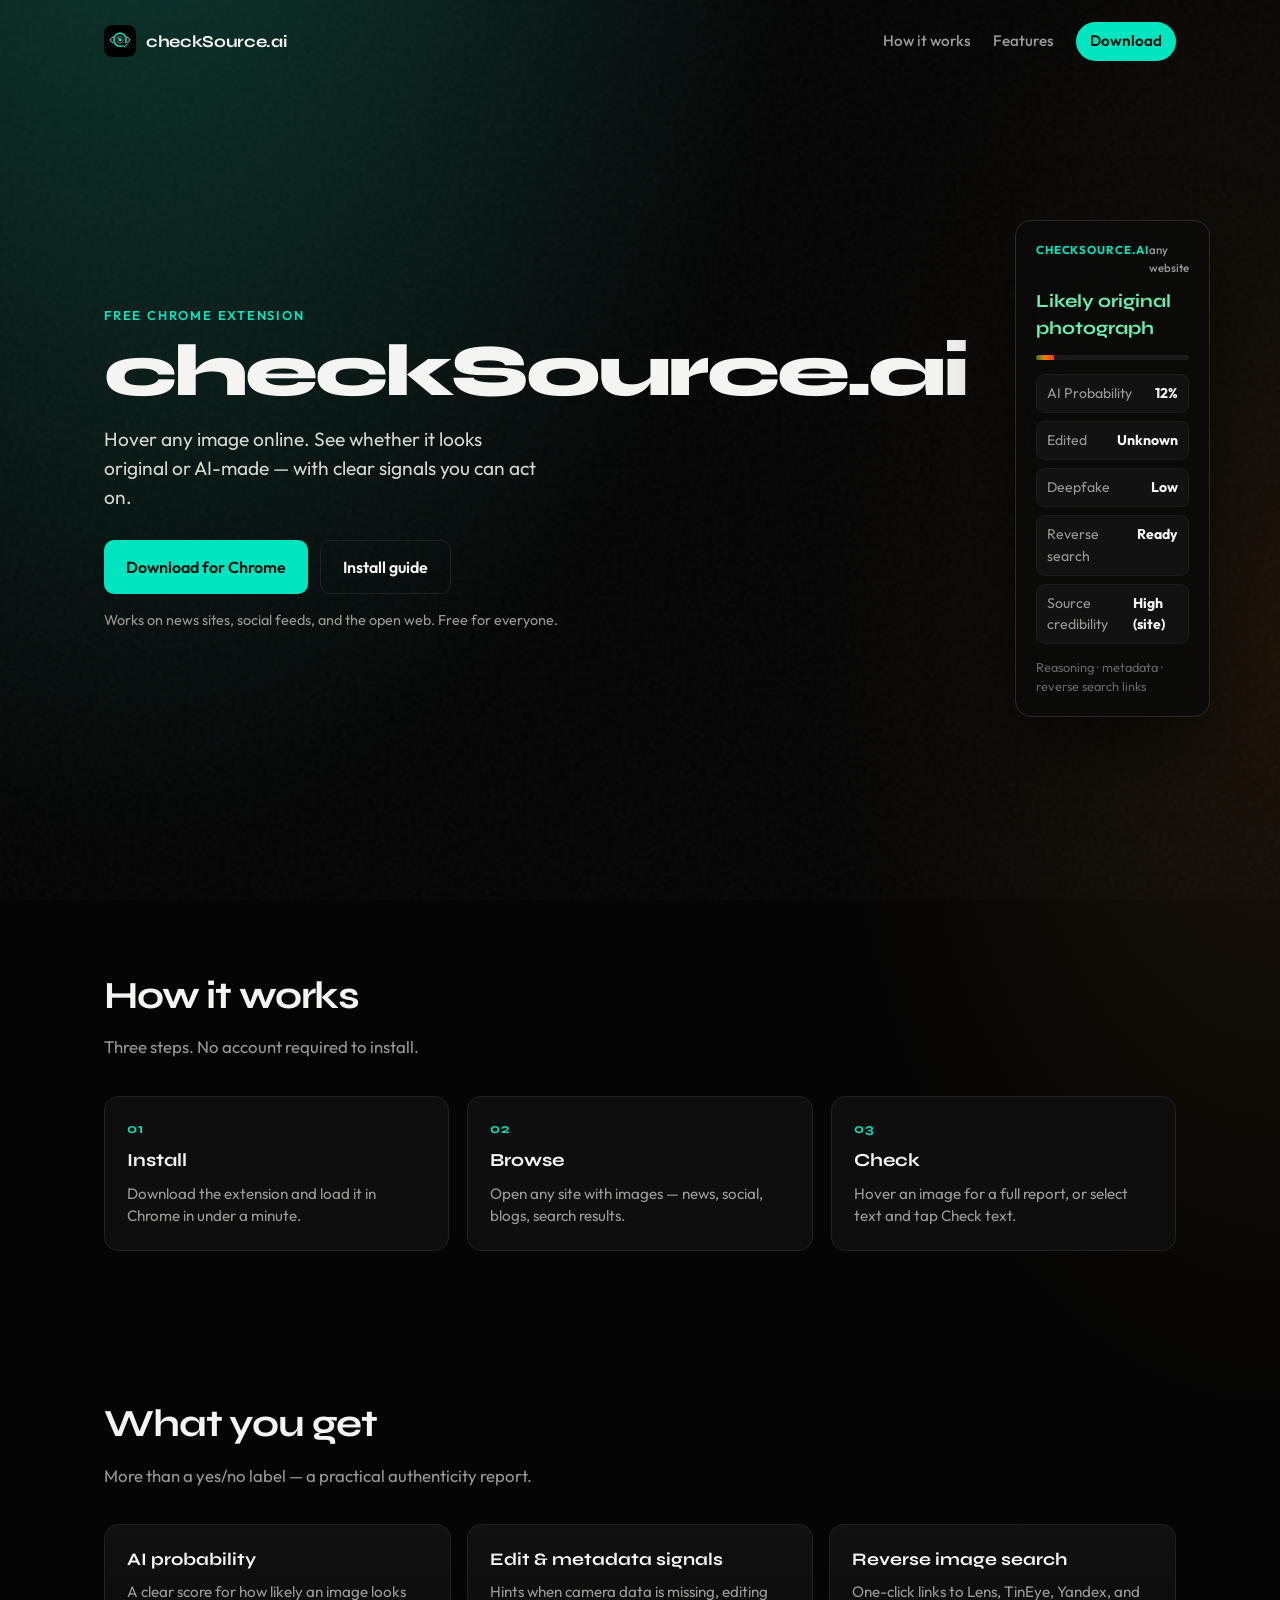
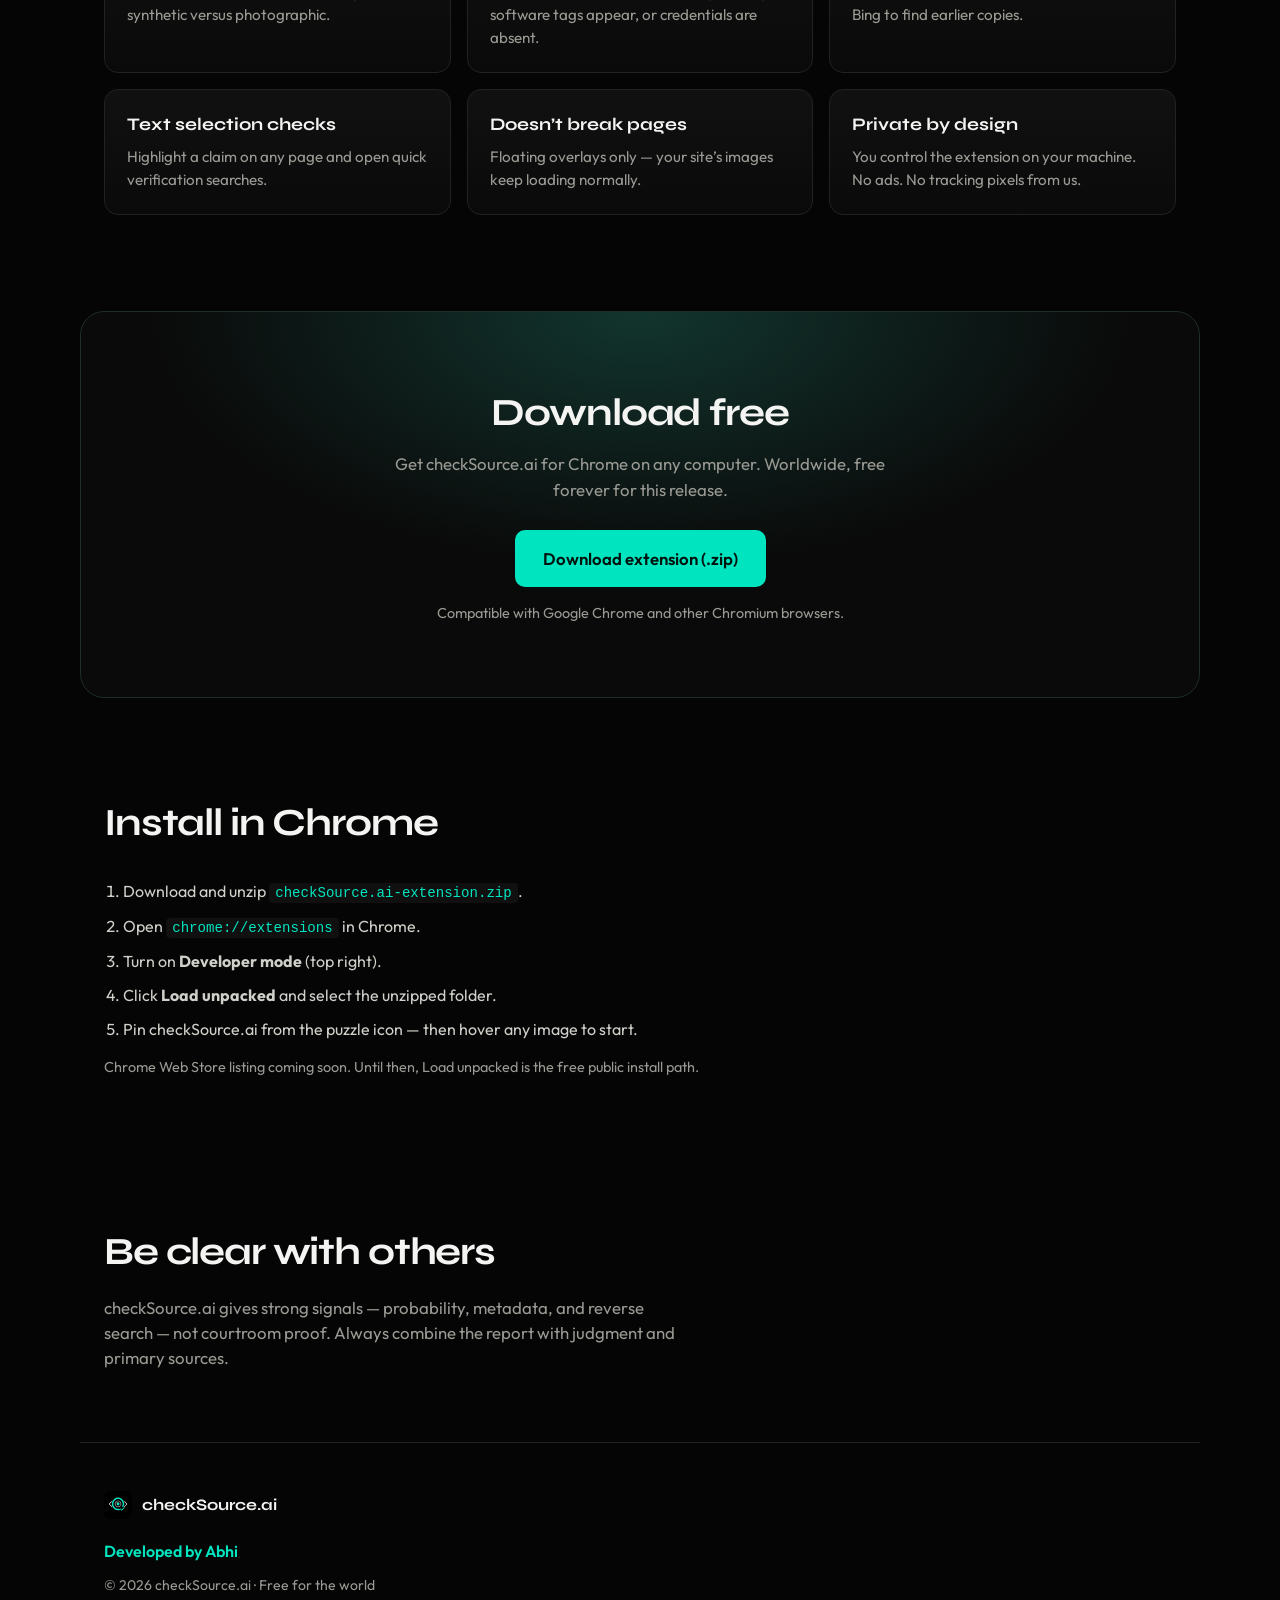
==== website/index.html @ 5772d14f "Initial release: checkSource.ai Chrome extension and website Ship the Manifest V3 authenticity check" ====
<!DOCTYPE html>
<html lang="en">
  <head>
    <meta charset="UTF-8" />
    <meta name="viewport" content="width=device-width, initial-scale=1" />
    <title>checkSource.ai — Know what’s real</title>
    <meta
      name="description"
      content="Free Chrome extension that checks images and text as you browse — AI probability, edits, reverse search, and clear reasoning."
    />
    <link rel="icon" href="assets/icon48.png" type="image/png" />
    <link rel="preconnect" href="https://fonts.googleapis.com" />
    <link rel="preconnect" href="https://fonts.gstatic.com" crossorigin />
    <link
      href="https://fonts.googleapis.com/css2?family=Outfit:wght@400;500;600;700&family=Syne:wght@600;700;800&display=swap"
      rel="stylesheet"
    />
    <link rel="stylesheet" href="styles.css" />
  </head>
  <body>
    <div class="noise" aria-hidden="true"></div>

    <header class="nav">
      <a class="nav-brand" href="#top">
        <img src="assets/icon48.png" alt="" width="32" height="32" />
        <span>checkSource.ai</span>
      </a>
      <nav class="nav-links">
        <a href="#how">How it works</a>
        <a href="#features">Features</a>
        <a href="#download" class="nav-cta">Download</a>
      </nav>
    </header>

    <main id="top">
      <section class="hero">
        <div class="hero-copy">
          <p class="eyebrow">Free Chrome extension</p>
          <h1 class="brand-lockup">checkSource.ai</h1>
          <p class="lede">
            Hover any image online. See whether it looks original or AI-made — with clear signals you can act on.
          </p>
          <div class="cta-row">
            <a class="btn primary" href="download/checkSource.ai-extension.zip" download
              >Download for Chrome</a
            >
            <a class="btn ghost" href="#install">Install guide</a>
          </div>
          <p class="fine">Works on news sites, social feeds, and the open web. Free for everyone.</p>
        </div>
        <div class="hero-visual" aria-hidden="true">
          <div class="mock-card">
            <div class="mock-head">
              <span>checkSource.ai</span>
              <span class="mock-site">any website</span>
            </div>
            <div class="mock-verdict">Likely original photograph</div>
            <div class="mock-meter"><i style="width: 12%"></i></div>
            <ul class="mock-rows">
              <li><span>AI Probability</span><strong>12%</strong></li>
              <li><span>Edited</span><strong>Unknown</strong></li>
              <li><span>Deepfake</span><strong>Low</strong></li>
              <li><span>Reverse search</span><strong>Ready</strong></li>
              <li><span>Source credibility</span><strong>High (site)</strong></li>
            </ul>
            <p class="mock-note">Reasoning · metadata · reverse search links</p>
          </div>
        </div>
      </section>

      <section id="how" class="section">
        <h2>How it works</h2>
        <p class="section-lede">Three steps. No account required to install.</p>
        <ol class="steps">
          <li>
            <strong>Install</strong>
            <span>Download the extension and load it in Chrome in under a minute.</span>
          </li>
          <li>
            <strong>Browse</strong>
            <span>Open any site with images — news, social, blogs, search results.</span>
          </li>
          <li>
            <strong>Check</strong>
            <span>Hover an image for a full report, or select text and tap Check text.</span>
          </li>
        </ol>
      </section>

      <section id="features" class="section">
        <h2>What you get</h2>
        <p class="section-lede">More than a yes/no label — a practical authenticity report.</p>
        <div class="feature-grid">
          <article>
            <h3>AI probability</h3>
            <p>A clear score for how likely an image looks synthetic versus photographic.</p>
          </article>
          <article>
            <h3>Edit &amp; metadata signals</h3>
            <p>Hints when camera data is missing, editing software tags appear, or credentials are absent.</p>
          </article>
          <article>
            <h3>Reverse image search</h3>
            <p>One-click links to Lens, TinEye, Yandex, and Bing to find earlier copies.</p>
          </article>
          <article>
            <h3>Text selection checks</h3>
            <p>Highlight a claim on any page and open quick verification searches.</p>
          </article>
          <article>
            <h3>Doesn’t break pages</h3>
            <p>Floating overlays only — your site’s images keep loading normally.</p>
          </article>
          <article>
            <h3>Private by design</h3>
            <p>You control the extension on your machine. No ads. No tracking pixels from us.</p>
          </article>
        </div>
      </section>

      <section id="download" class="section download">
        <h2>Download free</h2>
        <p class="section-lede">
          Get checkSource.ai for Chrome on any computer. Worldwide, free forever for this release.
        </p>
        <a class="btn primary large" href="download/checkSource.ai-extension.zip" download
          >Download extension (.zip)</a
        >
        <p class="fine">Compatible with Google Chrome and other Chromium browsers.</p>
      </section>

      <section id="install" class="section install">
        <h2>Install in Chrome</h2>
        <ol class="install-steps">
          <li>Download and unzip <code>checkSource.ai-extension.zip</code>.</li>
          <li>Open <code>chrome://extensions</code> in Chrome.</li>
          <li>Turn on <strong>Developer mode</strong> (top right).</li>
          <li>Click <strong>Load unpacked</strong> and select the unzipped folder.</li>
          <li>Pin checkSource.ai from the puzzle icon — then hover any image to start.</li>
        </ol>
        <p class="fine">
          Chrome Web Store listing coming soon. Until then, Load unpacked is the free public install path.
        </p>
      </section>

      <section class="section honesty">
        <h2>Be clear with others</h2>
        <p>
          checkSource.ai gives strong signals — probability, metadata, and reverse search — not courtroom proof.
          Always combine the report with judgment and primary sources.
        </p>
      </section>
    </main>

    <footer class="footer">
      <div class="footer-brand">
        <img src="assets/icon48.png" alt="" width="28" height="28" />
        <span>checkSource.ai</span>
      </div>
      <p class="credit">Developed by Abhi</p>
      <p class="copy">© <span id="y"></span> checkSource.ai · Free for the world</p>
    </footer>

    <script>
      document.getElementById("y").textContent = new Date().getFullYear();
    </script>
  </body>
</html>
---- website/styles.css ----
:root {
  --bg: #050505;
  --ink: #f4f4f2;
  --muted: #9a9a94;
  --accent: #00e5c0;
  --accent-dim: #00b894;
  --panel: #0e0e0e;
  --line: #222;
  --danger: #ff6b6b;
  --ok: #69f0ae;
  --font-display: "Syne", system-ui, sans-serif;
  --font-body: "Outfit", system-ui, sans-serif;
}

* {
  box-sizing: border-box;
}

html {
  scroll-behavior: smooth;
}

body {
  margin: 0;
  min-height: 100vh;
  color: var(--ink);
  font-family: var(--font-body);
  background:
    radial-gradient(120% 80% at 10% -10%, #0d3d34 0%, transparent 45%),
    radial-gradient(90% 60% at 100% 20%, #1a1208 0%, transparent 40%),
    var(--bg);
  line-height: 1.5;
}

.noise {
  pointer-events: none;
  position: fixed;
  inset: 0;
  opacity: 0.04;
  background-image: url("data:image/svg+xml,%3Csvg viewBox='0 0 200 200' xmlns='http://www.w3.org/2000/svg'%3E%3Cfilter id='n'%3E%3CfeTurbulence type='fractalNoise' baseFrequency='0.85' numOctaves='4' stitchTiles='stitch'/%3E%3C/filter%3E%3Crect width='100%25' height='100%25' filter='url(%23n)'/%3E%3C/svg%3E");
  z-index: 0;
}

.nav,
main,
.footer {
  position: relative;
  z-index: 1;
}

.nav {
  display: flex;
  align-items: center;
  justify-content: space-between;
  max-width: 1120px;
  margin: 0 auto;
  padding: 22px 24px;
}

.nav-brand {
  display: flex;
  align-items: center;
  gap: 10px;
  color: var(--ink);
  text-decoration: none;
  font-family: var(--font-display);
  font-weight: 700;
  font-size: 1.05rem;
  letter-spacing: -0.02em;
}

.nav-brand img {
  border-radius: 8px;
}

.nav-links {
  display: flex;
  align-items: center;
  gap: 22px;
}

.nav-links a {
  color: var(--muted);
  text-decoration: none;
  font-size: 0.95rem;
  font-weight: 500;
}

.nav-links a:hover {
  color: var(--ink);
}

.nav-cta {
  color: #00140f !important;
  background: var(--accent);
  padding: 8px 14px;
  border-radius: 999px;
  font-weight: 600 !important;
}

.hero {
  max-width: 1120px;
  margin: 0 auto;
  padding: 48px 24px 88px;
  display: grid;
  grid-template-columns: 1.1fr 0.9fr;
  gap: 48px;
  align-items: center;
  min-height: calc(100vh - 88px);
}

.eyebrow {
  margin: 0 0 12px;
  color: var(--accent);
  font-size: 0.8rem;
  font-weight: 600;
  letter-spacing: 0.14em;
  text-transform: uppercase;
}

.brand-lockup {
  margin: 0;
  font-family: var(--font-display);
  font-size: clamp(2.8rem, 7vw, 4.6rem);
  font-weight: 800;
  letter-spacing: -0.04em;
  line-height: 0.95;
}

.lede {
  margin: 18px 0 0;
  max-width: 34ch;
  font-size: 1.2rem;
  color: #d6d6d0;
}

.cta-row {
  display: flex;
  flex-wrap: wrap;
  gap: 12px;
  margin-top: 28px;
}

.btn {
  display: inline-flex;
  align-items: center;
  justify-content: center;
  padding: 14px 22px;
  border-radius: 10px;
  font-weight: 600;
  font-size: 1rem;
  text-decoration: none;
  transition: transform 0.15s ease, background 0.15s ease;
}

.btn:hover {
  transform: translateY(-1px);
}

.btn.primary {
  background: var(--accent);
  color: #00140f;
}

.btn.primary:hover {
  background: var(--accent-dim);
}

.btn.ghost {
  border: 1px solid var(--line);
  color: var(--ink);
  background: transparent;
}

.btn.large {
  padding: 16px 28px;
  font-size: 1.05rem;
}

.fine {
  margin: 16px 0 0;
  color: var(--muted);
  font-size: 0.9rem;
}

.hero-visual {
  display: flex;
  justify-content: center;
}

.mock-card {
  width: min(100%, 360px);
  padding: 20px;
  border-radius: 16px;
  background: rgba(10, 10, 10, 0.92);
  border: 1px solid #2a2a2a;
  box-shadow: 0 30px 80px rgba(0, 0, 0, 0.55);
  animation: rise 0.8s ease both;
}

@keyframes rise {
  from {
    opacity: 0;
    transform: translateY(16px);
  }
  to {
    opacity: 1;
    transform: translateY(0);
  }
}

.hero-copy {
  animation: rise 0.7s ease both;
}

.mock-head {
  display: flex;
  justify-content: space-between;
  color: var(--accent);
  font-size: 0.72rem;
  font-weight: 700;
  letter-spacing: 0.08em;
  text-transform: uppercase;
}

.mock-site {
  color: var(--muted);
  font-weight: 500;
  letter-spacing: 0;
  text-transform: none;
}

.mock-verdict {
  margin: 12px 0;
  font-family: var(--font-display);
  font-size: 1.15rem;
  font-weight: 700;
  color: var(--ok);
}

.mock-meter {
  height: 5px;
  border-radius: 99px;
  background: #1a1a1a;
  overflow: hidden;
  margin-bottom: 14px;
}

.mock-meter i {
  display: block;
  height: 100%;
  background: linear-gradient(90deg, #2e7d32, #f57c00, #e53935);
}

.mock-rows {
  list-style: none;
  margin: 0;
  padding: 0;
  display: grid;
  gap: 8px;
}

.mock-rows li {
  display: flex;
  justify-content: space-between;
  gap: 12px;
  padding: 8px 10px;
  border-radius: 8px;
  background: #121212;
  border: 1px solid #1c1c1c;
  font-size: 0.88rem;
}

.mock-rows span {
  color: var(--muted);
}

.mock-note {
  margin: 14px 0 0;
  color: #666;
  font-size: 0.8rem;
}

.section {
  max-width: 1120px;
  margin: 0 auto;
  padding: 72px 24px;
}

.section h2 {
  margin: 0;
  font-family: var(--font-display);
  font-size: clamp(1.8rem, 4vw, 2.4rem);
  letter-spacing: -0.03em;
}

.section-lede {
  margin: 10px 0 0;
  color: var(--muted);
  max-width: 46ch;
  font-size: 1.05rem;
}

.steps {
  margin: 36px 0 0;
  padding: 0;
  list-style: none;
  display: grid;
  grid-template-columns: repeat(3, 1fr);
  gap: 18px;
  counter-reset: step;
}

.steps li {
  counter-increment: step;
  padding: 22px;
  border-radius: 14px;
  background: var(--panel);
  border: 1px solid var(--line);
  display: grid;
  gap: 8px;
}

.steps li::before {
  content: "0" counter(step);
  color: var(--accent);
  font-family: var(--font-display);
  font-weight: 700;
  font-size: 0.85rem;
  letter-spacing: 0.08em;
}

.steps strong {
  font-family: var(--font-display);
  font-size: 1.15rem;
}

.steps span {
  color: var(--muted);
  font-size: 0.95rem;
}

.feature-grid {
  margin-top: 36px;
  display: grid;
  grid-template-columns: repeat(3, 1fr);
  gap: 16px;
}

.feature-grid article {
  padding: 22px;
  border-radius: 14px;
  border: 1px solid var(--line);
  background: linear-gradient(180deg, #111 0%, #0a0a0a 100%);
}

.feature-grid h3 {
  margin: 0 0 8px;
  font-family: var(--font-display);
  font-size: 1.1rem;
}

.feature-grid p {
  margin: 0;
  color: var(--muted);
  font-size: 0.95rem;
}

.download {
  text-align: center;
  border-radius: 24px;
  margin: 24px auto;
  background: radial-gradient(80% 120% at 50% 0%, #12352e 0%, #0a0a0a 55%);
  border: 1px solid #1e2e2a;
}

.download .section-lede {
  margin-left: auto;
  margin-right: auto;
}

.download .btn {
  margin-top: 28px;
}

.install-steps {
  margin: 28px 0 0;
  padding-left: 1.2rem;
  color: #d0d0ca;
  max-width: 52ch;
}

.install-steps li {
  margin-bottom: 10px;
}

.install-steps code {
  font-family: ui-monospace, SFMono-Regular, Menlo, monospace;
  font-size: 0.88em;
  color: var(--accent);
  background: #101010;
  padding: 2px 6px;
  border-radius: 4px;
}

.honesty p {
  margin: 14px 0 0;
  max-width: 52ch;
  color: var(--muted);
  font-size: 1.05rem;
}

.footer {
  max-width: 1120px;
  margin: 0 auto;
  padding: 48px 24px 64px;
  border-top: 1px solid var(--line);
  display: grid;
  gap: 8px;
  justify-items: start;
}

.footer-brand {
  display: flex;
  align-items: center;
  gap: 10px;
  font-family: var(--font-display);
  font-weight: 700;
}

.footer-brand img {
  border-radius: 7px;
}

.credit {
  margin: 12px 0 0;
  color: var(--accent);
  font-weight: 600;
  font-size: 1rem;
}

.copy {
  margin: 4px 0 0;
  color: var(--muted);
  font-size: 0.88rem;
}

@media (max-width: 900px) {
  .hero {
    grid-template-columns: 1fr;
    min-height: auto;
    padding-top: 28px;
  }

  .steps,
  .feature-grid {
    grid-template-columns: 1fr;
  }

  .nav-links a:not(.nav-cta) {
    display: none;
  }
}
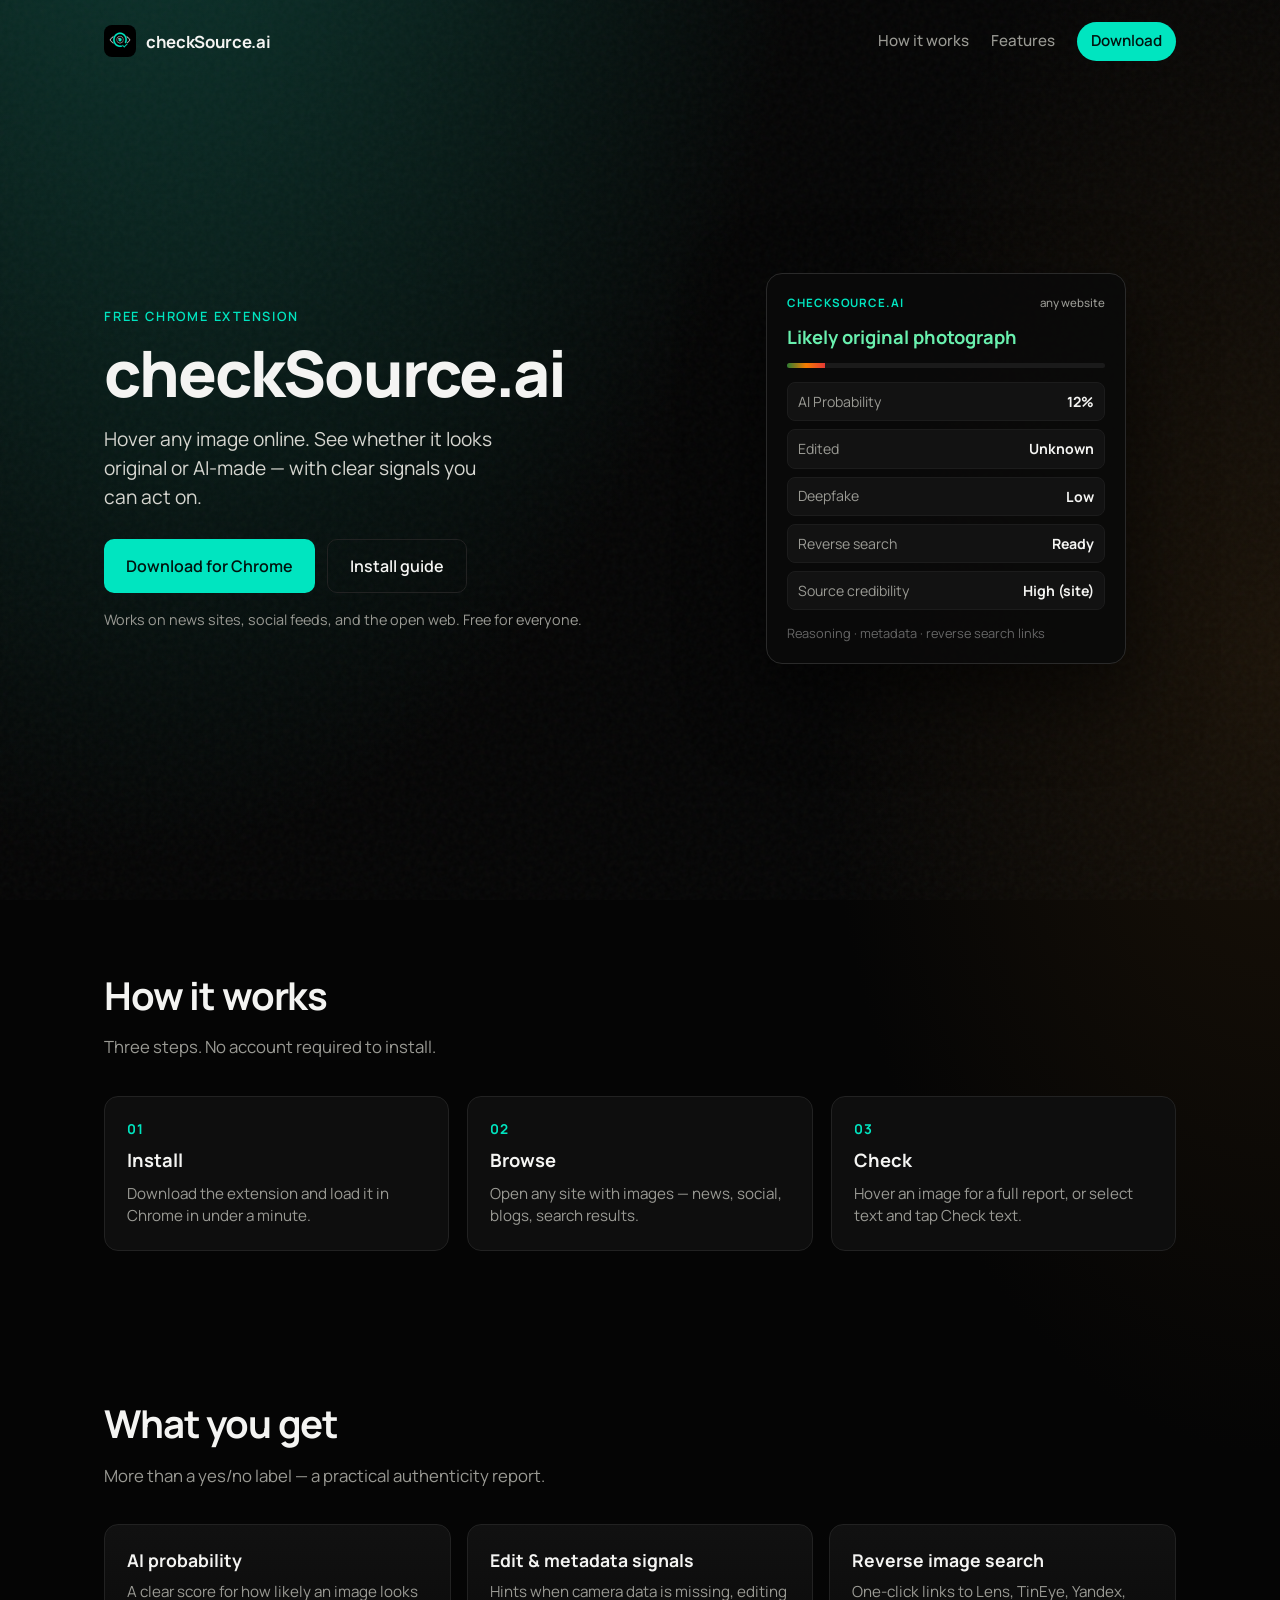
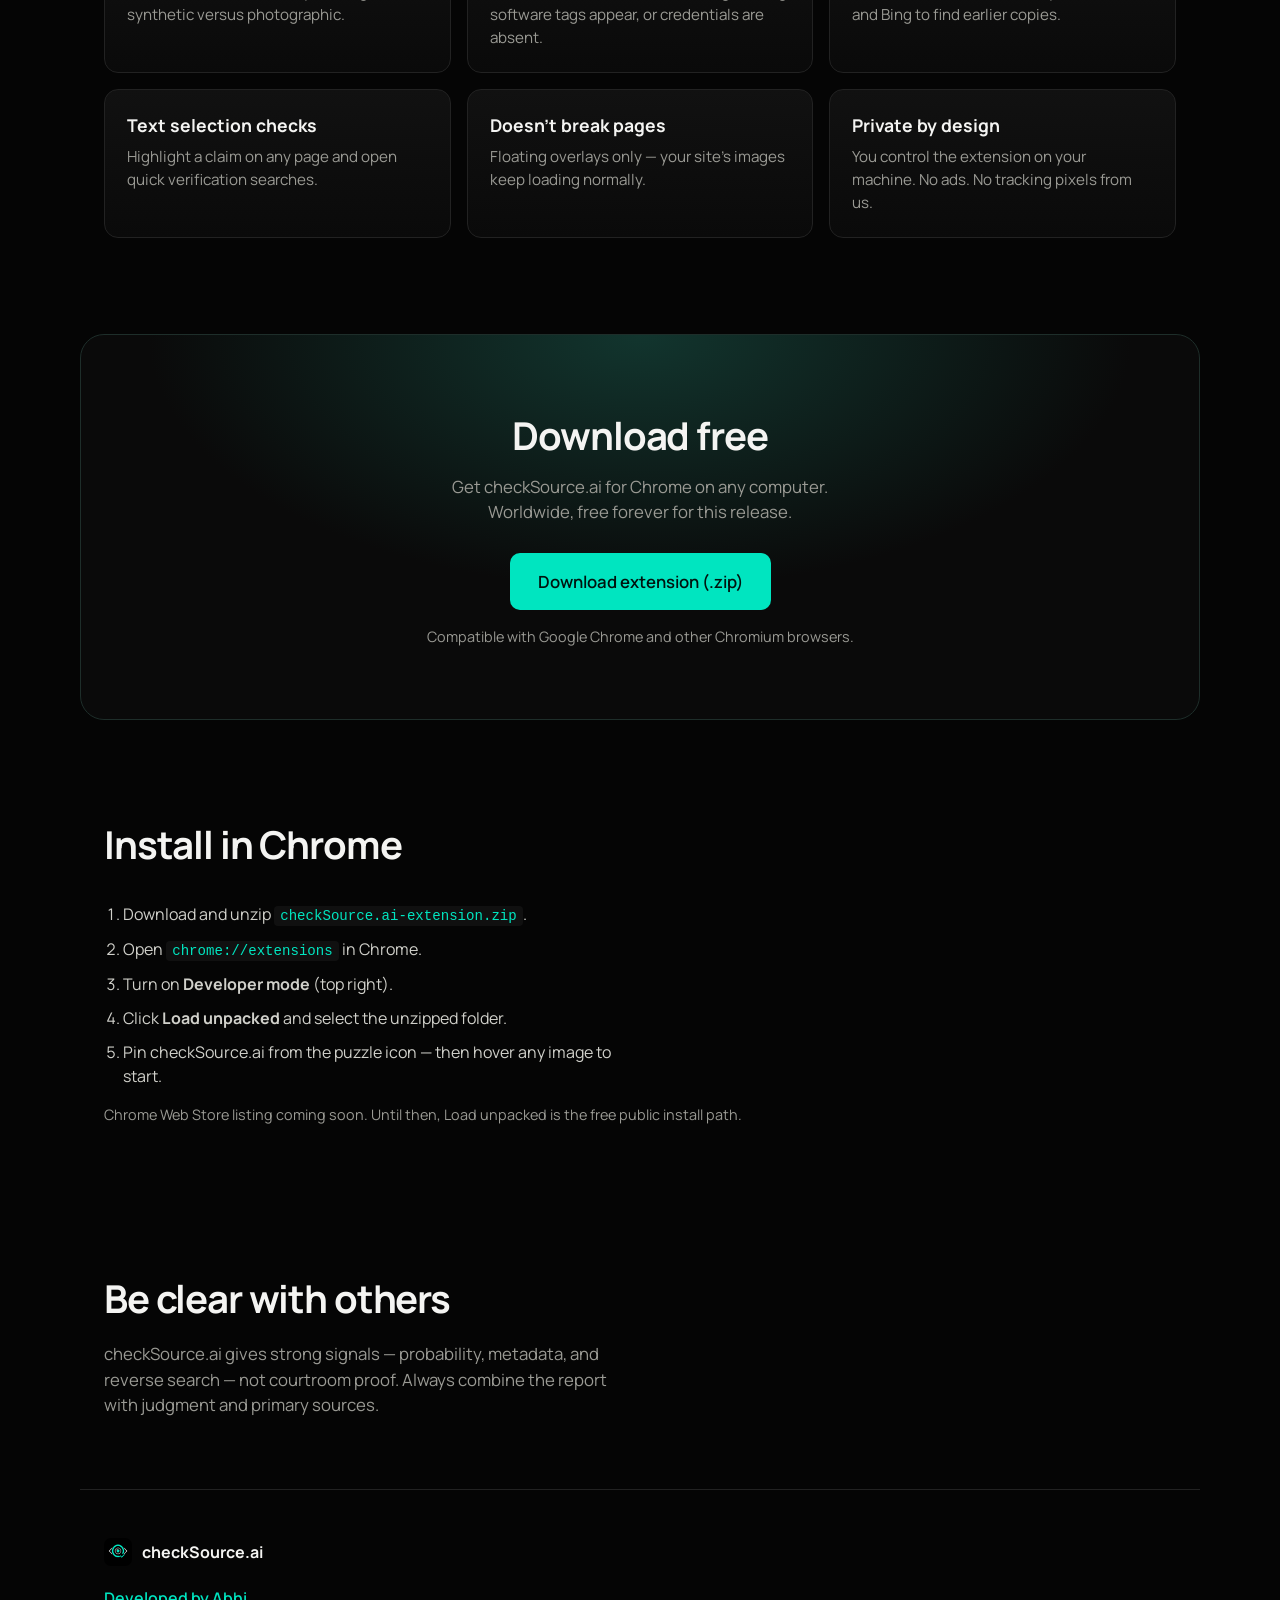
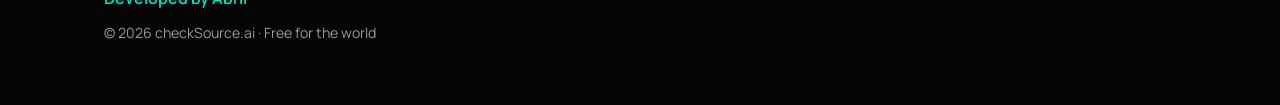
==== commit 65d0ebe6: "Use Manrope for clearer website typography Replace the squat Syne display face with Manrope so the b" ====
--- a/website/index.html
+++ b/website/index.html
@@ -12,7 +12,7 @@
     <link rel="preconnect" href="https://fonts.googleapis.com" />
     <link rel="preconnect" href="https://fonts.gstatic.com" crossorigin />
     <link
-      href="https://fonts.googleapis.com/css2?family=Outfit:wght@400;500;600;700&family=Syne:wght@600;700;800&display=swap"
+      href="https://fonts.googleapis.com/css2?family=Manrope:wght@400;500;600;700;800&display=swap"
       rel="stylesheet"
     />
     <link rel="stylesheet" href="styles.css" />
--- a/website/styles.css
+++ b/website/styles.css
@@ -8,8 +8,8 @@
   --line: #222;
   --danger: #ff6b6b;
   --ok: #69f0ae;
-  --font-display: "Syne", system-ui, sans-serif;
-  --font-body: "Outfit", system-ui, sans-serif;
+  --font-display: "Manrope", system-ui, sans-serif;
+  --font-body: "Manrope", system-ui, sans-serif;
 }
 
 * {
@@ -121,10 +121,10 @@
 .brand-lockup {
   margin: 0;
   font-family: var(--font-display);
-  font-size: clamp(2.8rem, 7vw, 4.6rem);
+  font-size: clamp(2.6rem, 6vw, 4rem);
   font-weight: 800;
-  letter-spacing: -0.04em;
-  line-height: 0.95;
+  letter-spacing: -0.03em;
+  line-height: 1.08;
 }
 
 .lede {
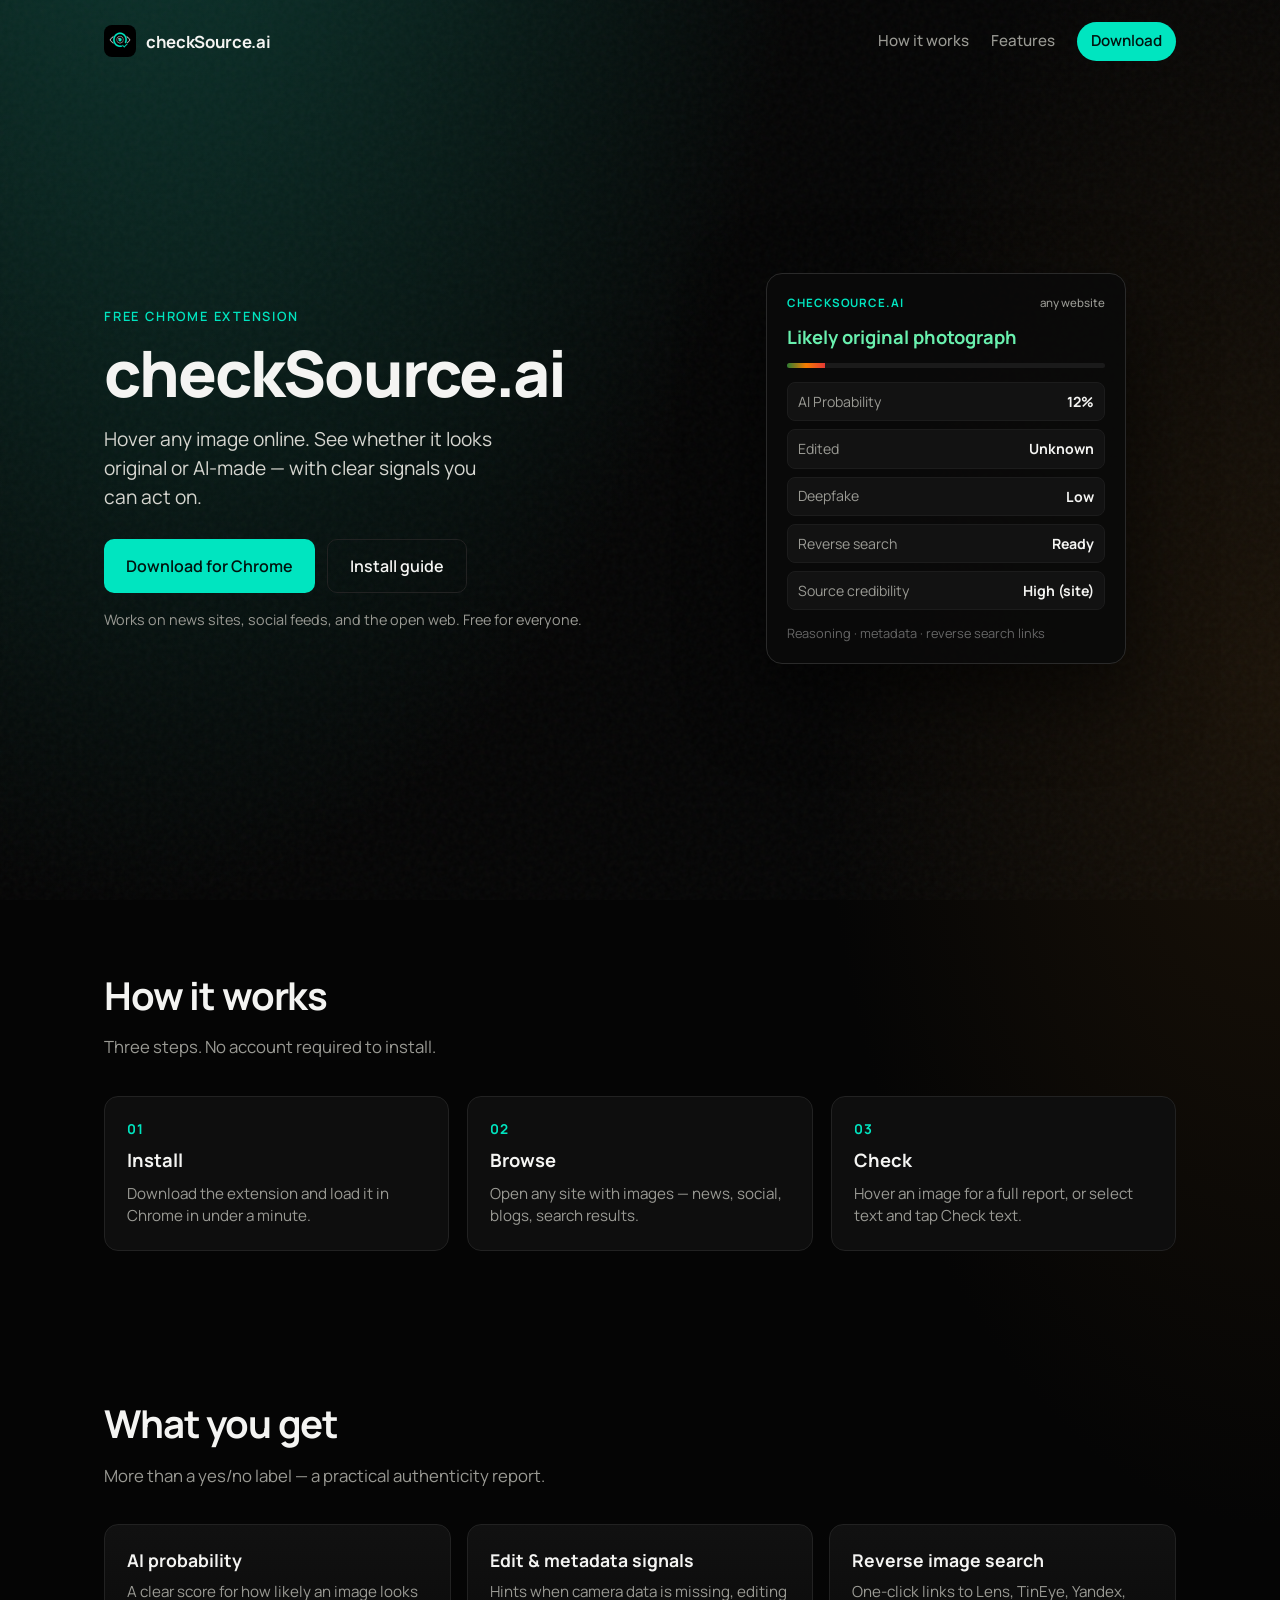
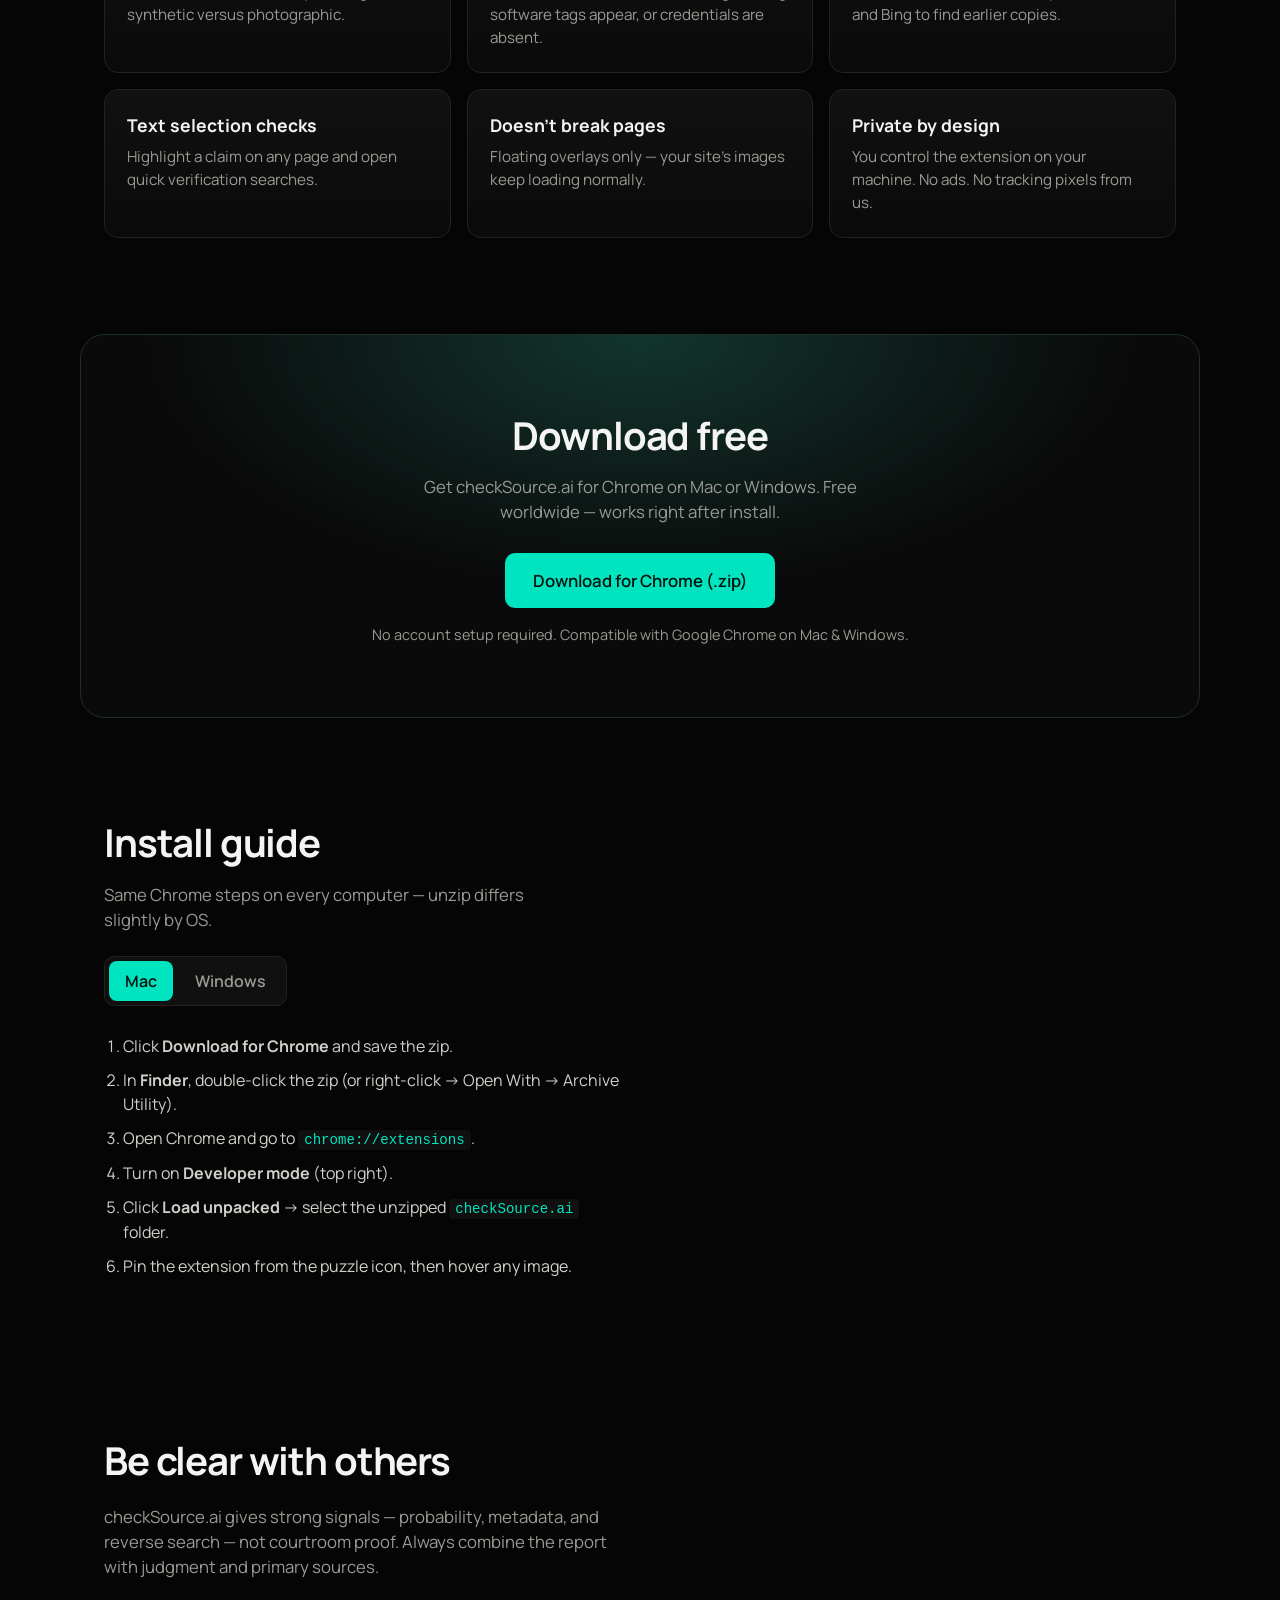
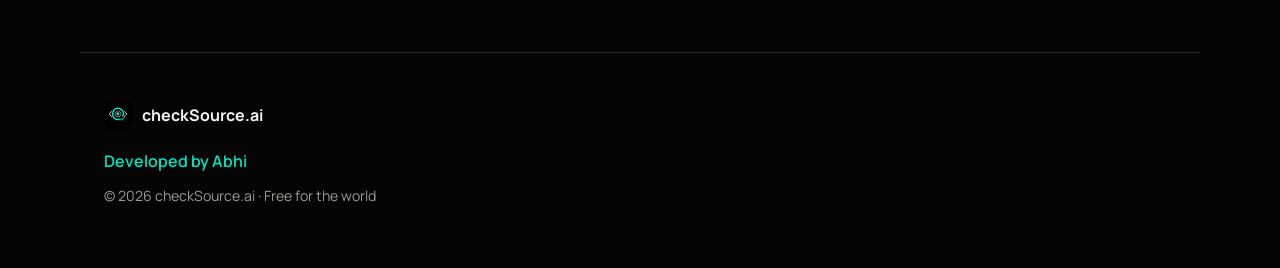
==== commit 972c47d9: "Ship cloud analysis by default with Mac/Windows install onboarding Route classify through a Vercel A" ====
--- a/website/index.html
+++ b/website/index.html
@@ -121,27 +121,67 @@
       <section id="download" class="section download">
         <h2>Download free</h2>
         <p class="section-lede">
-          Get checkSource.ai for Chrome on any computer. Worldwide, free forever for this release.
+          Get checkSource.ai for Chrome on Mac or Windows. Free worldwide — works right after install.
         </p>
-        <a class="btn primary large" href="download/checkSource.ai-extension.zip" download
-          >Download extension (.zip)</a
-        >
-        <p class="fine">Compatible with Google Chrome and other Chromium browsers.</p>
+        <button type="button" class="btn primary large" id="downloadBtn">
+          Download for Chrome (.zip)
+        </button>
+        <p class="fine">No account setup required. Compatible with Google Chrome on Mac &amp; Windows.</p>
       </section>
 
       <section id="install" class="section install">
-        <h2>Install in Chrome</h2>
-        <ol class="install-steps">
-          <li>Download and unzip <code>checkSource.ai-extension.zip</code>.</li>
-          <li>Open <code>chrome://extensions</code> in Chrome.</li>
-          <li>Turn on <strong>Developer mode</strong> (top right).</li>
-          <li>Click <strong>Load unpacked</strong> and select the unzipped folder.</li>
-          <li>Pin checkSource.ai from the puzzle icon — then hover any image to start.</li>
-        </ol>
-        <p class="fine">
-          Chrome Web Store listing coming soon. Until then, Load unpacked is the free public install path.
-        </p>
-      </section>
+        <h2>Install guide</h2>
+        <p class="section-lede">Same Chrome steps on every computer — unzip differs slightly by OS.</p>
+
+        <div class="os-tabs" role="tablist">
+          <button type="button" class="os-tab is-active" data-os="mac" role="tab" aria-selected="true">
+            Mac
+          </button>
+          <button type="button" class="os-tab" data-os="win" role="tab" aria-selected="false">
+            Windows
+          </button>
+        </div>
+
+        <div class="os-panel is-active" data-panel="mac">
+          <ol class="install-steps">
+            <li>Click <strong>Download for Chrome</strong> and save the zip.</li>
+            <li>In <strong>Finder</strong>, double-click the zip (or right-click → Open With → Archive Utility).</li>
+            <li>Open Chrome and go to <code>chrome://extensions</code>.</li>
+            <li>Turn on <strong>Developer mode</strong> (top right).</li>
+            <li>Click <strong>Load unpacked</strong> → select the unzipped <code>checkSource.ai</code> folder.</li>
+            <li>Pin the extension from the puzzle icon, then hover any image.</li>
+          </ol>
+        </div>
+
+        <div class="os-panel" data-panel="win" hidden>
+          <ol class="install-steps">
+            <li>Click <strong>Download for Chrome</strong> and save the zip.</li>
+            <li>In <strong>File Explorer</strong>, right-click the zip → <strong>Extract All…</strong> → Extract.</li>
+            <li>Open Chrome and go to <code>chrome://extensions</code>.</li>
+            <li>Turn on <strong>Developer mode</strong> (top right).</li>
+            <li>Click <strong>Load unpacked</strong> → select the extracted folder (the one with <code>manifest.json</code>).</li>
+            <li>Pin the extension from the puzzle icon, then hover any image.</li>
+          </ol>
+        </div>
+      </section>
+
+      <!-- Next-steps modal after download -->
+      <div class="modal" id="nextModal" hidden>
+        <div class="modal-backdrop" data-close></div>
+        <div class="modal-card" role="dialog" aria-labelledby="nextTitle">
+          <button type="button" class="modal-x" data-close aria-label="Close">×</button>
+          <p class="eyebrow">Next steps</p>
+          <h2 id="nextTitle">Finish setup in Chrome</h2>
+          <ol class="install-steps compact">
+            <li><strong>Unzip</strong> the download (Mac: double-click · Windows: Extract All).</li>
+            <li>Open <code>chrome://extensions</code> and enable <strong>Developer mode</strong>.</li>
+            <li>Click <strong>Load unpacked</strong> and choose the unzipped folder.</li>
+            <li>When Chrome opens the welcome page, pin checkSource.ai and hover an image.</li>
+          </ol>
+          <p class="fine">Works the same on Mac and Windows. No token or account needed.</p>
+          <button type="button" class="btn primary" data-close>Got it</button>
+        </div>
+      </div>
 
       <section class="section honesty">
         <h2>Be clear with others</h2>
@@ -163,6 +203,46 @@
 
     <script>
       document.getElementById("y").textContent = new Date().getFullYear();
+
+      // OS tabs
+      const tabs = document.querySelectorAll(".os-tab");
+      const panels = document.querySelectorAll(".os-panel");
+      tabs.forEach((tab) => {
+        tab.addEventListener("click", () => {
+          const os = tab.dataset.os;
+          tabs.forEach((t) => {
+            t.classList.toggle("is-active", t === tab);
+            t.setAttribute("aria-selected", t === tab ? "true" : "false");
+          });
+          panels.forEach((p) => {
+            const on = p.dataset.panel === os;
+            p.classList.toggle("is-active", on);
+            p.hidden = !on;
+          });
+        });
+      });
+
+      // Prefill OS tab
+      const isWin = /Win/i.test(navigator.platform) || /Windows/i.test(navigator.userAgent);
+      if (isWin) document.querySelector('.os-tab[data-os="win"]')?.click();
+
+      // Download + next-steps modal
+      const modal = document.getElementById("nextModal");
+      const downloadBtn = document.getElementById("downloadBtn");
+      downloadBtn?.addEventListener("click", () => {
+        const a = document.createElement("a");
+        a.href = "download/checkSource.ai-extension.zip";
+        a.download = "checkSource.ai-extension.zip";
+        document.body.appendChild(a);
+        a.click();
+        a.remove();
+        modal.hidden = false;
+      });
+      modal?.querySelectorAll("[data-close]").forEach((el) => {
+        el.addEventListener("click", () => {
+          modal.hidden = true;
+        });
+      });
     </script>
   </body>
 </html>
--- a/website/styles.css
+++ b/website/styles.css
@@ -150,6 +150,9 @@
   font-weight: 600;
   font-size: 1rem;
   text-decoration: none;
+  font-family: inherit;
+  border: none;
+  cursor: pointer;
   transition: transform 0.15s ease, background 0.15s ease;
 }
 
@@ -403,6 +406,97 @@
   border-radius: 4px;
 }
 
+.os-tabs {
+  display: inline-flex;
+  gap: 6px;
+  margin-top: 24px;
+  padding: 4px;
+  border-radius: 10px;
+  background: #101010;
+  border: 1px solid var(--line);
+}
+
+.os-tab {
+  border: none;
+  background: transparent;
+  color: var(--muted);
+  font: inherit;
+  font-weight: 600;
+  padding: 8px 16px;
+  border-radius: 8px;
+  cursor: pointer;
+}
+
+.os-tab.is-active {
+  background: var(--accent);
+  color: #00140f;
+}
+
+.os-panel {
+  margin-top: 8px;
+}
+
+.install-steps.compact {
+  margin-top: 16px;
+}
+
+.modal[hidden] {
+  display: none !important;
+}
+
+.modal {
+  position: fixed;
+  inset: 0;
+  z-index: 50;
+  display: grid;
+  place-items: center;
+  padding: 20px;
+}
+
+.modal-backdrop {
+  position: absolute;
+  inset: 0;
+  background: rgba(0, 0, 0, 0.65);
+}
+
+.modal-card {
+  position: relative;
+  z-index: 1;
+  width: min(440px, 100%);
+  padding: 24px;
+  border-radius: 16px;
+  background: #0c0c0c;
+  border: 1px solid #2a2a2a;
+  box-shadow: 0 24px 80px rgba(0, 0, 0, 0.55);
+}
+
+.modal-card h2 {
+  margin: 6px 0 0;
+  font-family: var(--font-display);
+  font-size: 1.45rem;
+}
+
+.modal-x {
+  position: absolute;
+  top: 10px;
+  right: 12px;
+  width: 32px;
+  height: 32px;
+  border: none;
+  border-radius: 8px;
+  background: #1a1a1a;
+  color: #aaa;
+  font-size: 1.2rem;
+  cursor: pointer;
+}
+
+.modal-card .btn {
+  margin-top: 18px;
+  width: 100%;
+  border: none;
+  cursor: pointer;
+}
+
 .honesty p {
   margin: 14px 0 0;
   max-width: 52ch;
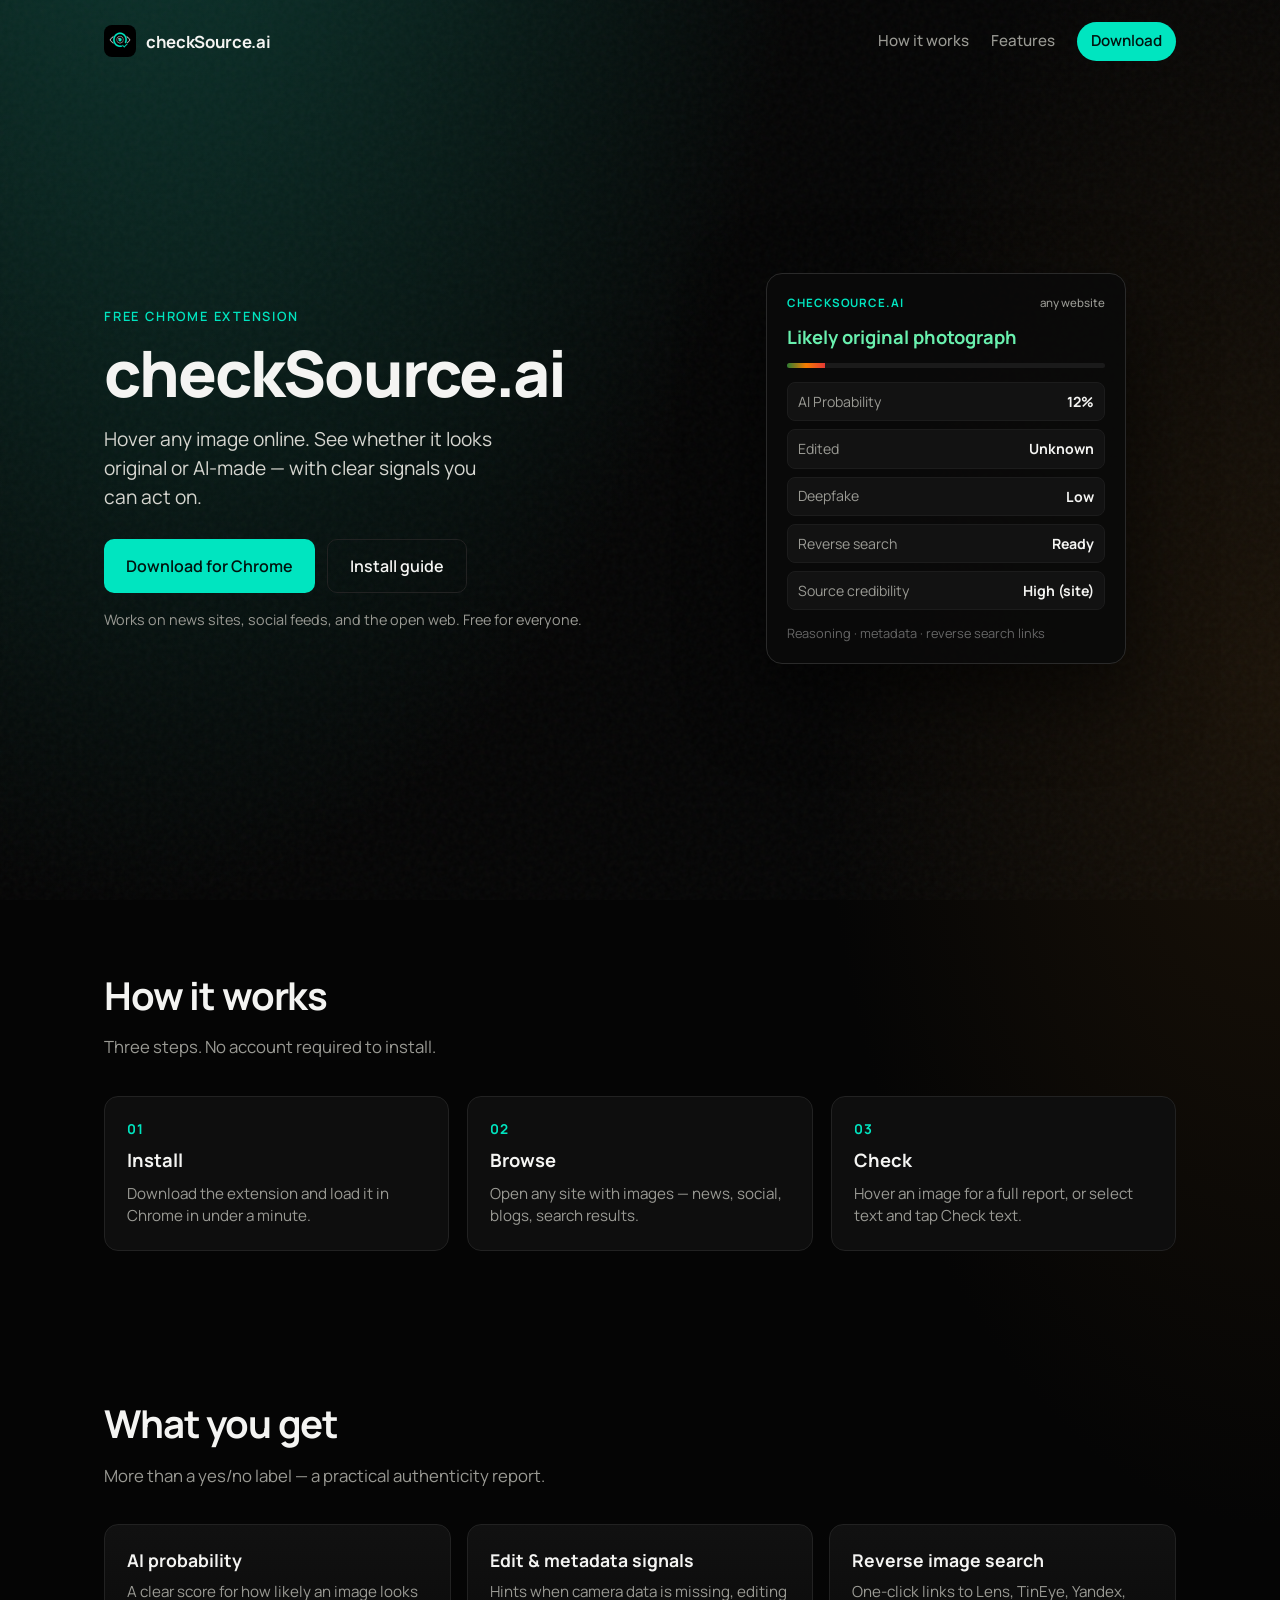
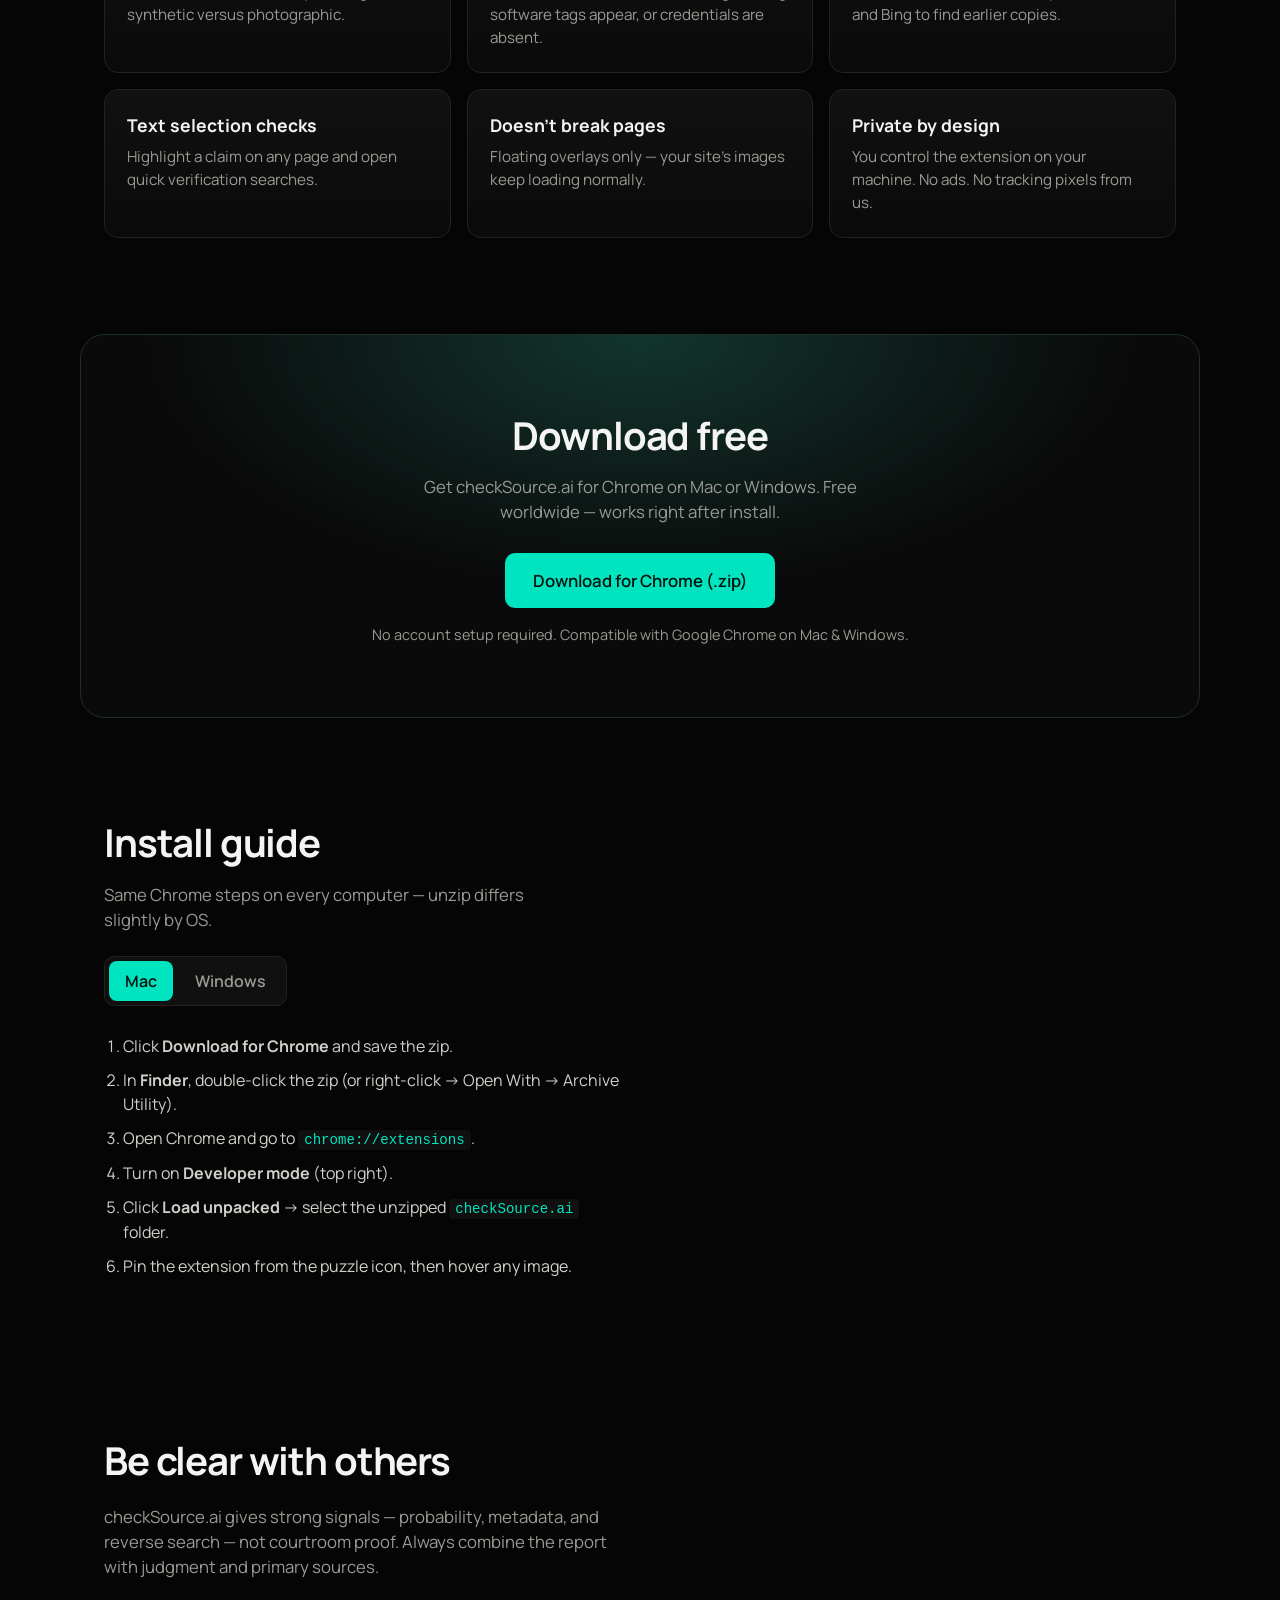
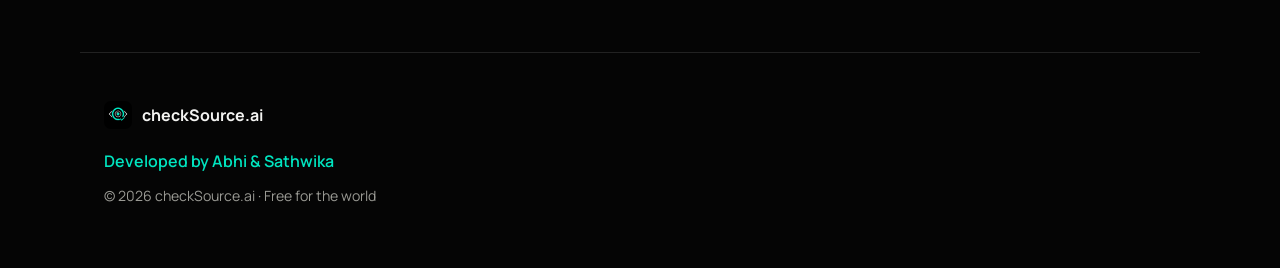
==== commit aba1dc04: "Credit Abhi & Sathwika across site, extension, and README. Co-authored-by: Cursor <cursoragent@curso" ====
--- a/website/index.html
+++ b/website/index.html
@@ -197,7 +197,7 @@
         <img src="assets/icon48.png" alt="" width="28" height="28" />
         <span>checkSource.ai</span>
       </div>
-      <p class="credit">Developed by Abhi</p>
+      <p class="credit">Developed by Abhi & Sathwika</p>
       <p class="copy">© <span id="y"></span> checkSource.ai · Free for the world</p>
     </footer>
 
